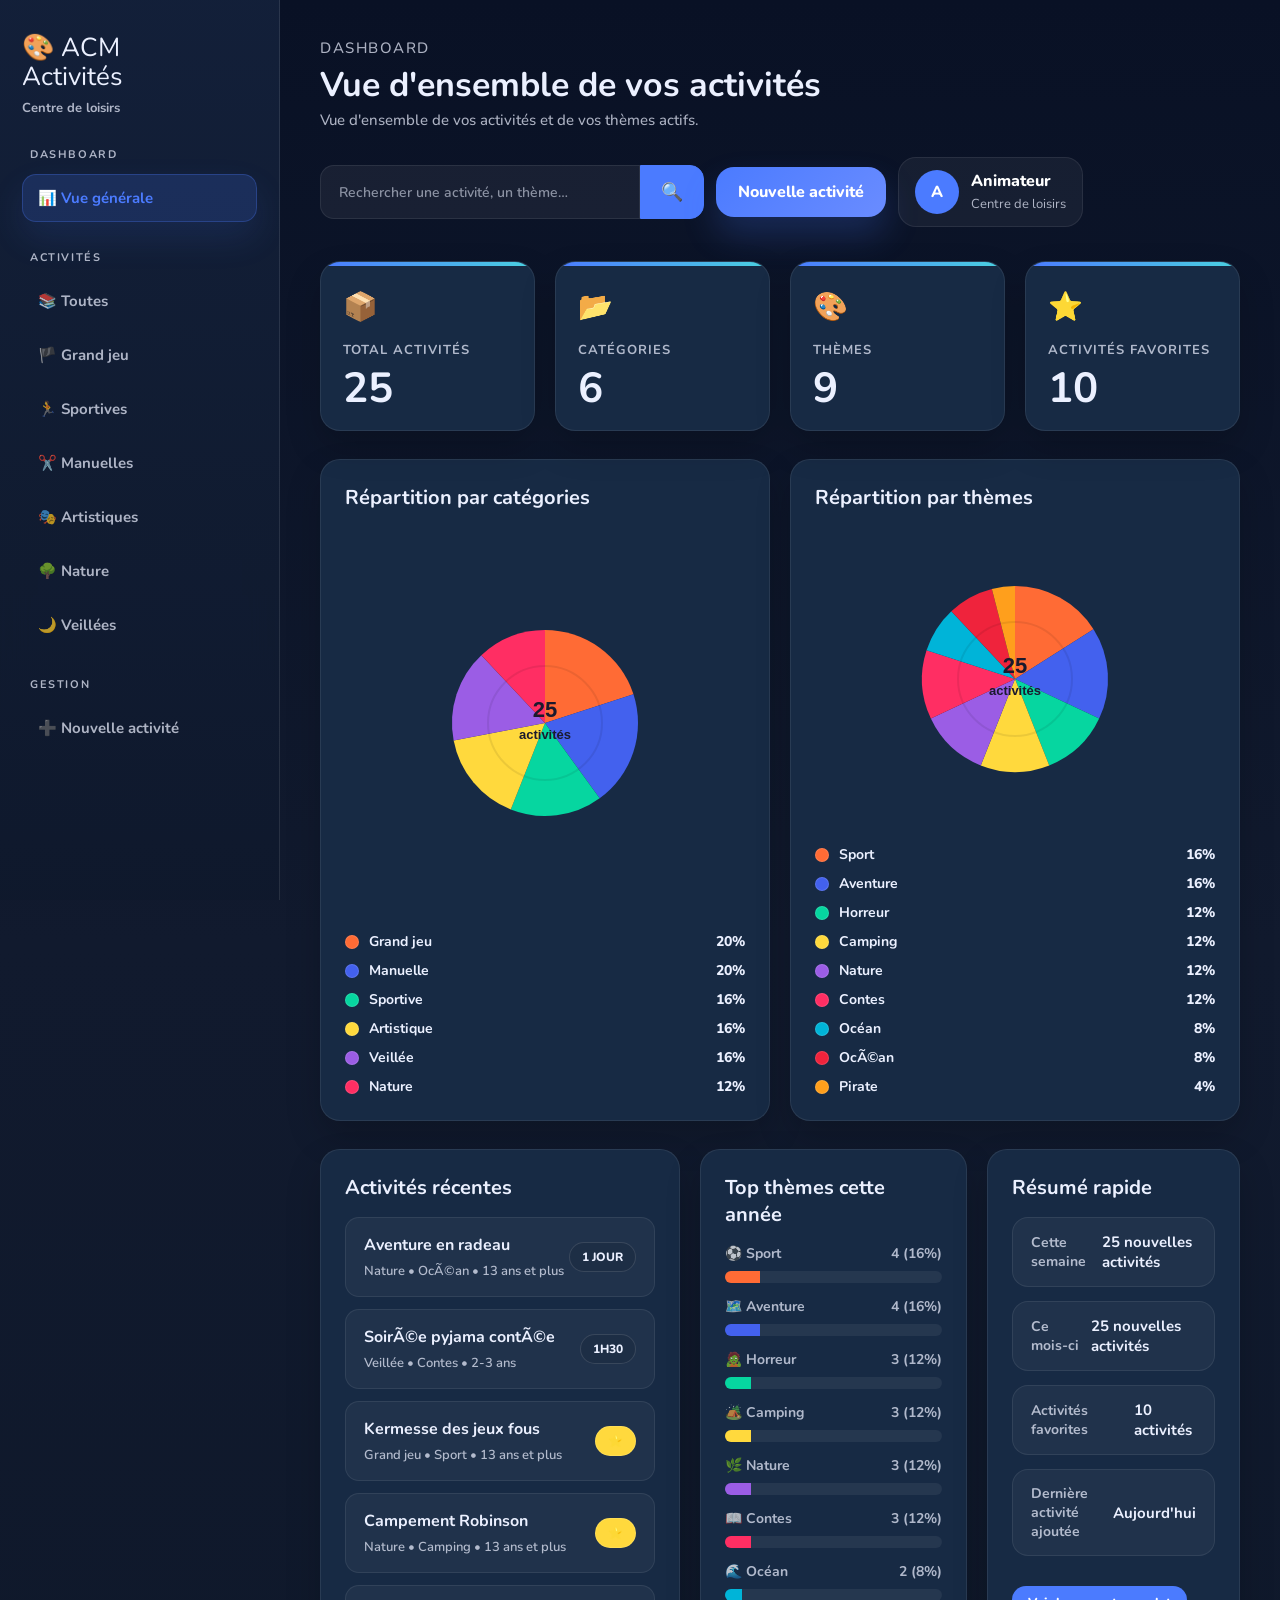
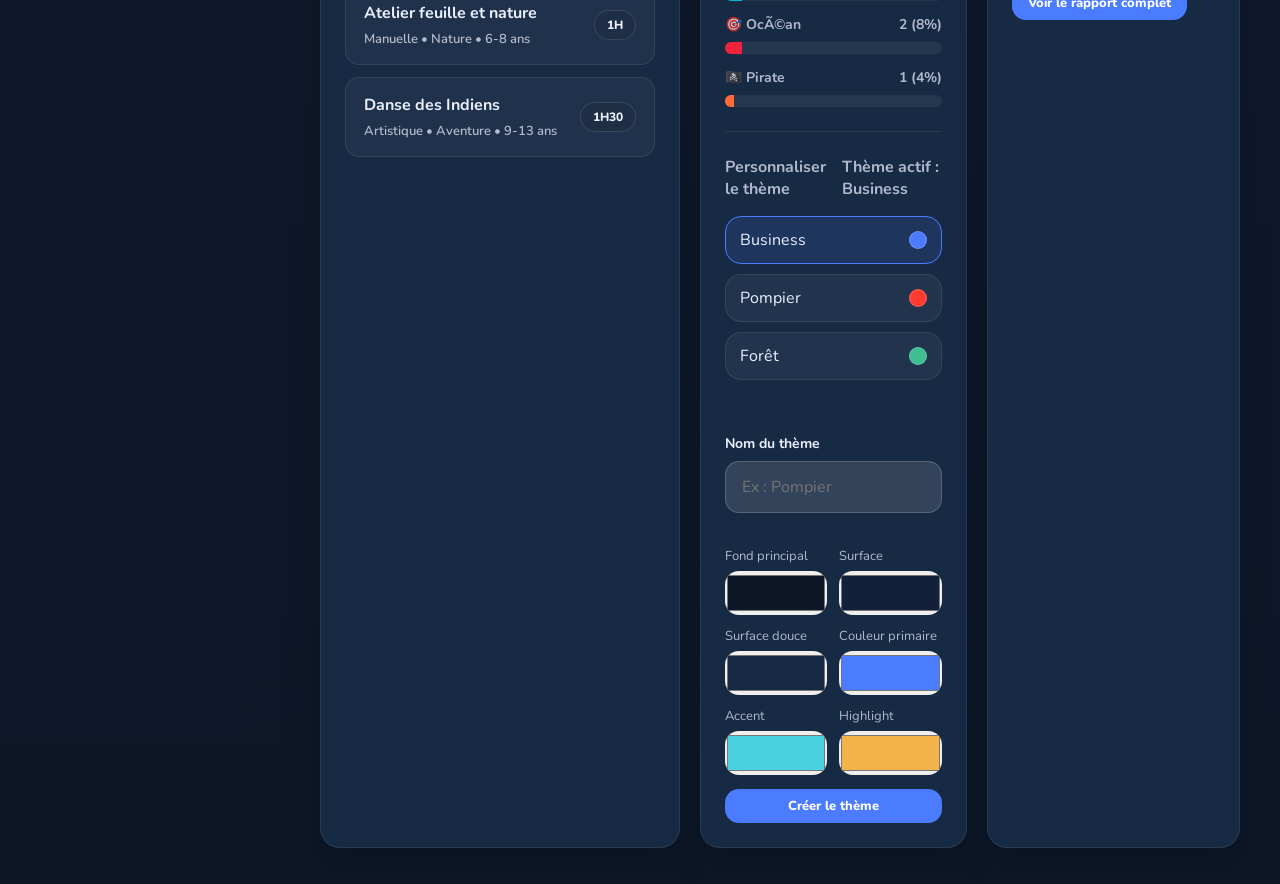
==== index.html @ c63fcbd7 "Add files via upload" ====
<!DOCTYPE html>
<html lang="fr">

<head>
  <meta charset="UTF-8">
  <meta name="viewport" content="width=device-width, initial-scale=1.0">
  <title>ACM Activités — Dashboard</title>
  <link rel="stylesheet" href="css/style.css">
</head>

<body>

  <!-- Mobile toggle -->
  <button class="mobile-toggle" id="mobileToggle" aria-label="Menu">☰</button>
  <div class="sidebar-overlay" id="sidebarOverlay"></div>

  <div class="layout">

    <!-- ============ SIDEBAR ============ -->
    <aside class="sidebar" id="sidebar">

      <div class="logo">
        🎨 ACM<br>Activités
      </div>
      <span class="logo-sub">Centre de loisirs</span>

      <nav>

        <h4>Dashboard</h4>

        <a href="index.html" class="active">
          📊 Vue générale
        </a>

        <h4>Activités</h4>

        <a href="activities.html?category=">
          📚 Toutes
        </a>
        <a href="activities.html?category=Grand+jeu">
          🏴 Grand jeu
        </a>
        <a href="activities.html?category=Sportive">
          🏃 Sportives
        </a>
        <a href="activities.html?category=Manuelle">
          ✂️ Manuelles
        </a>
        <a href="activities.html?category=Artistique">
          🎭 Artistiques
        </a>
        <a href="activities.html?category=Nature">
          🌳 Nature
        </a>
        <a href="activities.html?category=Veillée">
          🌙 Veillées
        </a>

        <h4>Gestion</h4>

        <a href="admin.html">
          ➕ Nouvelle activité
        </a>

      </nav>

    </aside>

    <!-- ============ MAIN ============ -->
    <main class="main">

      <!-- Top bar -->
      <header class="topbar">
        <div class="topbar-left">
          <div class="page-header">
            <p class="eyebrow">Dashboard</p>
            <h1>Vue d'ensemble de vos activités</h1>
            <p>Vue d'ensemble de vos activités et de vos thèmes actifs.</p>
          </div>
        </div>
        <div class="topbar-right">
          <div class="search-group">
            <input type="text" id="searchInput" placeholder="Rechercher une activité, un thème…">
            <button id="searchBtn">🔍</button>
          </div>
          <button class="primary-btn" onclick="window.location='admin.html'">Nouvelle activité</button>
          <div class="user-panel">
            <div class="user-avatar">A</div>
            <div class="user-info">
              <strong>Animateur</strong>
              <span>Centre de loisirs</span>
            </div>
          </div>
        </div>
      </header>

      <!-- KPI Cards -->
      <section class="stats">
        <div class="stat-card">
          <div class="stat-icon">📦</div>
          <span>Total activités</span>
          <h2 id="totalActivities">0</h2>
        </div>
        <div class="stat-card">
          <div class="stat-icon">📂</div>
          <span>Catégories</span>
          <h2 id="totalCategories">0</h2>
        </div>
        <div class="stat-card">
          <div class="stat-icon">🎨</div>
          <span>Thèmes</span>
          <h2 id="totalThemes">0</h2>
        </div>
        <div class="stat-card">
          <div class="stat-icon">⭐</div>
          <span>Activités favorites</span>
          <h2 id="favoritesCount">0</h2>
        </div>
      </section>

      <!-- Charts -->
      <section class="charts">
        <div class="chart-card">
          <h3>Répartition par catégories</h3>
          <canvas id="categoryChart"></canvas>
          <div class="chart-legend" id="categoryLegend"></div>
        </div>
        <div class="chart-card">
          <h3>Répartition par thèmes</h3>
          <canvas id="themeChart"></canvas>
          <div class="chart-legend" id="themeLegend"></div>
        </div>
      </section>

      <!-- Bottom -->
      <section class="bottom dashboard-bottom">
        <div class="recent card-panel">
          <h3>Activités récentes</h3>
          <div id="recentActivities"></div>
        </div>
        <div class="themes card-panel">
          <h3>Top thèmes cette année</h3>
          <div id="topThemes"></div>
          <div class="theme-manager">
            <div class="theme-manager-header">
              <span>Personnaliser le thème</span>
              <span id="activeThemeLabel"></span>
            </div>
            <div class="theme-list" id="themeList"></div>
            <div id="themeMessage" class="theme-message"></div>
            <form id="themeForm" class="theme-form">
              <div class="form-group">
                <label>Nom du thème</label>
                <input type="text" id="themeName" placeholder="Ex : Pompier">
              </div>
              <div class="theme-inputs">
                <div class="theme-input-group">
                  <label>Fond principal</label>
                  <input type="color" id="themeBg" value="#0d1728">
                </div>
                <div class="theme-input-group">
                  <label>Surface</label>
                  <input type="color" id="themeSurface" value="#13203a">
                </div>
                <div class="theme-input-group">
                  <label>Surface douce</label>
                  <input type="color" id="themeSurfaceSoft" value="#172a44">
                </div>
                <div class="theme-input-group">
                  <label>Couleur primaire</label>
                  <input type="color" id="themePrimary" value="#4b7bff">
                </div>
                <div class="theme-input-group">
                  <label>Accent</label>
                  <input type="color" id="themeAccent" value="#4ad1e0">
                </div>
                <div class="theme-input-group">
                  <label>Highlight</label>
                  <input type="color" id="themeHighlight" value="#f4b24a">
                </div>
              </div>
              <button type="button" id="saveThemeBtn" class="view-btn small">Créer le thème</button>
            </form>
          </div>
        </div>
        <div class="summary card-panel">
          <h3>Résumé rapide</h3>
          <div class="summary-list">
            <div class="summary-item">
              <span>Cette semaine</span>
              <strong id="weeklyCount">0 nouvelles activités</strong>
            </div>
            <div class="summary-item">
              <span>Ce mois-ci</span>
              <strong id="monthlyCount">0 nouvelles activités</strong>
            </div>
            <div class="summary-item">
              <span>Activités favorites</span>
              <strong id="favoritesSummary">0 activités</strong>
            </div>
            <div class="summary-item">
              <span>Dernière activité ajoutée</span>
              <strong id="lastAdded">Aucune activité</strong>
            </div>
          </div>
          <a href="activities.html" class="view-btn small">Voir le rapport complet</a>
        </div>
      </section>

    </main>

  </div>

  <script src="data/activities.js"></script>
  <script src="js/utils.js"></script>
  <script src="js/charts.js"></script>
  <script src="js/dashboard.js"></script>
</body>
</html>
---- css/style.css ----
﻿/* ======================================
   ACM ACTIVITÉS — BUSINESS THEME
   ====================================== */

@import url('https://fonts.googleapis.com/css2?family=Nunito:wght@400;600;700;800&display=swap');

:root {
  --bg: #0d1728;
  --surface: #13203a;
  --surface-soft: #172a44;
  --surface-muted: #1f3350;
  --border: rgba(255, 255, 255, 0.08);
  --text: #ebf0ff;
  --text-soft: rgba(235, 240, 255, 0.72);
  --text-muted: rgba(235, 240, 255, 0.55);
  --primary: #4b7bff;
  --primary-soft: #6a8cff;
  --accent: #4ad1e0;
  --highlight: #f4b24a;
  --radius: 20px;
  --radius-sm: 14px;
  --shadow: 0 24px 60px rgba(0, 0, 0, 0.25);
  --shadow-sm: 0 16px 35px rgba(0, 0, 0, 0.18);
  --font-body: 'Nunito', sans-serif;
  --font-display: 'Nunito', sans-serif;
}

/* ----- RESET ----- */
*, *::before, *::after {
  margin: 0;
  padding: 0;
  box-sizing: border-box;
}

html {
  scroll-behavior: smooth;
}

body {
  font-family: var(--font-body);
  min-height: 100vh;
  color: var(--text);
  background: linear-gradient(180deg, #091125 0%, #111a2e 38%, #0d1728 100%);
}

img {
  display: block;
  max-width: 100%;
}

a {
  color: inherit;
}

button, input, select, textarea {
  font: inherit;
}

/* ----- LAYOUT ----- */
.layout {
  display: flex;
  min-height: 100vh;
}

/* ----- SIDEBAR ----- */
.sidebar {
  width: 280px;
  background: linear-gradient(180deg, rgba(19,32,58,0.98), rgba(15,25,44,0.98));
  padding: 34px 22px;
  border-right: 1px solid rgba(255,255,255,0.1);
  position: sticky;
  top: 0;
  height: 100vh;
  overflow-y: auto;
  flex-shrink: 0;
  backdrop-filter: blur(14px);
}

.sidebar a {
  display: flex;
  align-items: center;
  gap: 12px;
  padding: 13px 15px;
  text-decoration: none;
  color: #e9f3ff;
  border-radius: var(--radius-sm);
  margin-bottom: 6px;
  font-weight: 700;
  font-size: 15px;
  transition: all 0.18s ease;
  border: 1px solid transparent;
}

.sidebar::-webkit-scrollbar {
  width: 6px;
}

.sidebar::-webkit-scrollbar-thumb {
  background: rgba(255, 255, 255, 0.14);
  border-radius: 10px;
}

.logo {
  font-family: var(--font-display);
  font-size: 26px;
  color: var(--text);
  margin-bottom: 8px;
  line-height: 1.1;
}

.logo-sub {
  display: block;
  margin-bottom: 30px;
  font-size: 13px;
  color: var(--text-soft);
  font-weight: 700;
}

.sidebar h4 {
  color: var(--text-soft);
  font-size: 11px;
  text-transform: uppercase;
  letter-spacing: 1.6px;
  margin: 28px 0 12px 8px;
  font-weight: 700;
}

.sidebar a {
  display: flex;
  align-items: center;
  gap: 12px;
  padding: 13px 15px;
  text-decoration: none;
  color: var(--text-soft);
  border-radius: var(--radius-sm);
  margin-bottom: 6px;
  font-weight: 700;
  font-size: 15px;
  transition: all 0.18s ease;
  border: 1px solid transparent;
}

.sidebar a:hover {
  background: rgba(75, 123, 255, 0.12);
  color: var(--primary);
  border-color: rgba(75, 123, 255, 0.2);
}

.sidebar a.active {
  background: rgba(75, 123, 255, 0.18);
  color: var(--primary);
  border-color: rgba(75, 123, 255, 0.28);
  box-shadow: 0 16px 35px rgba(75, 123, 255, 0.12);
}

.sidebar a .icon {
  width: 26px;
  text-align: center;
}

/* ----- MAIN ----- */
.main {
  flex: 1;
  padding: 36px 40px;
  max-width: 1440px;
}

/* ----- TOPBAR ----- */
.topbar {
  display: flex;
  justify-content: space-between;
  align-items: flex-start;
  gap: 24px;
  margin-bottom: 34px;
  flex-wrap: wrap;
}

.topbar-left {
  display: flex;
  flex-direction: column;
  gap: 10px;
  min-width: 240px;
}

.topbar-right {
  display: flex;
  align-items: center;
  gap: 12px;
  flex-wrap: wrap;
}

.topbar h1,
.page-header h1 {
  font-family: var(--font-display);
  font-size: 34px;
  color: var(--text);
}

.eyebrow {
  text-transform: uppercase;
  color: var(--text-soft);
  font-size: 12px;
  letter-spacing: 1.5px;
  font-weight: 800;
}

.topbar p,
.page-header p {
  color: var(--text-soft);
  font-weight: 500;
  font-size: 15px;
  line-height: 1.7;
}

.search-group {
  display: flex;
  gap: 0;
  flex-shrink: 0;
}

.search-group input {
  padding: 14px 18px;
  border: 1px solid var(--border);
  border-radius: var(--radius-sm) 0 0 var(--radius-sm);
  font-weight: 600;
  font-size: 14px;
  background: rgba(255, 255, 255, 0.06);
  color: var(--text);
  width: 320px;
  outline: none;
}

.search-group input::placeholder {
  color: var(--text-muted);
}

.search-group button {
  padding: 14px 20px;
  background: var(--primary);
  border: 1px solid var(--primary);
  color: white;
  border-radius: 0 var(--radius-sm) var(--radius-sm) 0;
  font-size: 18px;
  cursor: pointer;
  transition: background 0.18s ease, transform 0.18s ease;
}

.search-group button:hover {
  background: var(--primary-soft);
}

.primary-btn {
  display: inline-flex;
  align-items: center;
  justify-content: center;
  padding: 14px 22px;
  background: linear-gradient(135deg, var(--primary), var(--primary-soft));
  color: white;
  border: none;
  border-radius: 18px;
  box-shadow: 0 18px 34px rgba(75, 123, 255, 0.22);
  font-weight: 800;
  cursor: pointer;
  transition: transform 0.18s ease, box-shadow 0.18s ease;
}

.primary-btn:hover {
  transform: translateY(-1px);
  box-shadow: 0 22px 38px rgba(75, 123, 255, 0.26);
}

.user-panel {
  display: flex;
  align-items: center;
  gap: 12px;
  padding: 12px 16px;
  background: rgba(255, 255, 255, 0.05);
  border: 1px solid rgba(255, 255, 255, 0.08);
  border-radius: 18px;
}

.user-avatar {
  width: 44px;
  height: 44px;
  border-radius: 50%;
  background: var(--primary);
  color: white;
  display: grid;
  place-items: center;
  font-weight: 800;
}

.user-info strong {
  display: block;
  font-weight: 800;
  color: white;
}

.user-info span {
  font-size: 13px;
  color: var(--text-soft);
}

/* ----- STATS / KPI ----- */
.stats {
  display: grid;
  grid-template-columns: repeat(4, 1fr);
  gap: 20px;
  margin-bottom: 28px;
}

.stat-card {
  background: var(--surface-soft);
  border: 1px solid var(--border);
  border-radius: var(--radius);
  padding: 26px 22px 20px;
  box-shadow: var(--shadow-sm);
  transition: transform 0.18s ease, box-shadow 0.18s ease;
  position: relative;
  overflow: hidden;
}

.stat-card::before {
  content: '';
  position: absolute;
  top: 0;
  left: 0;
  width: 100%;
  height: 4px;
  background: linear-gradient(90deg, var(--primary), var(--accent));
}

.stat-card:hover {
  transform: translateY(-2px);
  box-shadow: 0 26px 50px rgba(0, 0, 0, 0.2);
}

.stat-card .stat-icon {
  font-size: 28px;
  margin-bottom: 12px;
}

.stat-card span {
  color: var(--text-soft);
  font-weight: 700;
  font-size: 13px;
  text-transform: uppercase;
  letter-spacing: 1px;
}

.stat-card h2 {
  font-family: var(--font-display);
  font-size: 42px;
  color: var(--text);
  margin-top: 8px;
  line-height: 1;
}

/* ----- CHARTS ----- */
.charts {
  display: grid;
  grid-template-columns: 1fr 1fr;
  gap: 20px;
  margin-bottom: 28px;
}

.chart-card {
  background: var(--surface-soft);
  border: 1px solid var(--border);
  border-radius: var(--radius);
  padding: 24px;
  box-shadow: var(--shadow-sm);
  display: grid;
  grid-template-rows: auto 1fr auto;
}

.chart-card h3 {
  font-family: var(--font-display);
  font-size: 20px;
  margin-bottom: 18px;
  display: flex;
  align-items: center;
  gap: 10px;
  color: var(--text);
}

.chart-card canvas {
  aspect-ratio: 1 / 1;
  max-height: 320px;
  border-radius: 24px;
  background: transparent;
  justify-self: center;
  align-self: center;
}

.chart-legend {
  display: grid;
  gap: 10px;
  padding-top: 16px;
}

.legend-item {
  display: flex;
  align-items: center;
  gap: 10px;
  font-size: 14px;
  color: var(--text-soft);
}

.legend-dot {
  width: 14px;
  height: 14px;
  border-radius: 999px;
  flex-shrink: 0;
  border: 1px solid rgba(255,255,255,0.12);
}

.legend-label {
  flex: 1;
  font-weight: 700;
  color: var(--text);
}

.legend-value {
  font-weight: 800;
  color: var(--text);
}

/* ----- BOTTOM SECTION ----- */
.bottom {
  display: grid;
  grid-template-columns: 1.35fr 1fr 0.95fr;
  gap: 20px;
}

.card-panel,
.recent,
.themes,
.summary {
  background: var(--surface-soft);
  border: 1px solid var(--border);
  border-radius: var(--radius);
  padding: 24px;
  box-shadow: var(--shadow-sm);
}

.recent h3,
.themes h3,
.summary h3 {
  font-family: var(--font-display);
  font-size: 20px;
  margin-bottom: 16px;
  color: var(--text);
}

.summary-list {
  display: grid;
  gap: 14px;
  margin-bottom: 18px;
}

.summary-item {
  display: flex;
  justify-content: space-between;
  align-items: center;
  gap: 12px;
  padding: 14px 18px;
  background: rgba(255,255,255,0.04);
  border: 1px solid rgba(255,255,255,0.08);
  border-radius: 16px;
}

.summary-item span {
  color: var(--text-soft);
  font-weight: 700;
  font-size: 14px;
}

.summary-item strong {
  color: var(--text);
  font-size: 15px;
}

.summary .view-btn {
  margin-top: 12px;
}

/* ----- ACTIVITY ITEM (dashboard) ----- */
.activity-item {
  background: rgba(255,255,255,0.04);
  border: 1px solid rgba(255,255,255,0.08);
  border-radius: var(--radius-sm);
  padding: 16px 18px;
  margin-bottom: 12px;
  display: flex;
  justify-content: space-between;
  align-items: center;
  transition: transform 0.18s ease, box-shadow 0.18s ease;
  cursor: pointer;
}

.activity-item:hover {
  transform: translateY(-2px);
  box-shadow: 0 18px 35px rgba(0,0,0,0.16);
}

.activity-item .left {
  flex: 1;
}

.activity-item h4 {
  font-family: var(--font-display);
  font-size: 16px;
  color: var(--text);
}

.activity-item .meta {
  font-size: 13px;
  font-weight: 600;
  color: var(--text-soft);
  margin-top: 6px;
}

.activity-item .badge {
  display: inline-block;
  padding: 6px 12px;
  border-radius: 999px;
  font-size: 12px;
  font-weight: 800;
  border: 1px solid rgba(255,255,255,0.12);
  text-transform: uppercase;
  color: var(--text);
  background: rgba(255,255,255,0.06);
}

/* ----- THEME BAR ----- */
.theme-bar {
  margin-bottom: 14px;
}

.theme-header {
  display: flex;
  justify-content: space-between;
  font-weight: 700;
  font-size: 14px;
  margin-bottom: 8px;
  color: var(--text-soft);
}

.theme-header span:first-child {
  display: flex;
  align-items: center;
  gap: 8px;
}

.theme-manager {
  margin-top: 24px;
  padding-top: 24px;
  border-top: 1px solid rgba(255,255,255,0.08);
  display: grid;
  gap: 16px;
}

.theme-manager-header {
  display: flex;
  justify-content: space-between;
  align-items: center;
  gap: 16px;
  color: var(--text-soft);
  font-weight: 700;
}

.theme-list {
  display: grid;
  grid-template-columns: repeat(auto-fit, minmax(120px, 1fr));
  gap: 10px;
}

.theme-chip {
  display: inline-flex;
  align-items: center;
  justify-content: space-between;
  gap: 12px;
  width: 100%;
  padding: 12px 14px;
  background: rgba(255,255,255,0.05);
  border: 1px solid rgba(255,255,255,0.08);
  border-radius: 16px;
  color: var(--text);
  cursor: pointer;
  transition: transform 0.18s ease, border-color 0.18s ease, background 0.18s ease;
}

.theme-chip:hover {
  transform: translateY(-1px);
  border-color: var(--primary);
}

.theme-chip.active {
  background: rgba(75,123,255,0.14);
  border-color: var(--primary);
}

.theme-chip-preview {
  width: 18px;
  height: 18px;
  border-radius: 999px;
  border: 1px solid rgba(255,255,255,0.18);
}

.theme-message {
  min-height: 22px;
  font-size: 13px;
  font-weight: 700;
  color: var(--text-soft);
}

.theme-form {
  display: grid;
  gap: 14px;
}

.theme-inputs {
  display: grid;
  grid-template-columns: repeat(2, minmax(0, 1fr));
  gap: 12px;
}

.theme-input-group {
  display: grid;
  gap: 6px;
}

.theme-input-group label {
  font-size: 13px;
  color: var(--text-soft);
}

.theme-input-group input[type="color"] {
  width: 100%;
  height: 44px;
  border: none;
  border-radius: 14px;
  padding: 0;
  cursor: pointer;
}

.theme-input-group input[type="text"] {
  width: 100%;
  padding: 12px 14px;
  background: rgba(255,255,255,0.05);
  border: 1px solid rgba(255,255,255,0.08);
  color: var(--text);
  border-radius: 14px;
}

.bar-track {
  height: 12px;
  background: rgba(255,255,255,0.06);
  border-radius: 999px;
  overflow: hidden;
}

.bar-fill {
  height: 100%;
  background: var(--primary);
  transition: width 0.3s ease;
}

/* ----- FILTERS AND CARDS ----- */
.filters {
  display: flex;
  gap: 12px;
  margin-bottom: 28px;
  flex-wrap: wrap;
}

.filters input,
.filters select {
  padding: 14px 16px;
  border: 1px solid rgba(255,255,255,0.16);
  border-radius: var(--radius-sm);
  font-weight: 700;
  font-size: 14px;
  background: rgba(255,255,255,0.14);
  color: #f4f8ff;
  outline: none;
}

.filters select option {
  background: #131b2b;
  color: #f4f8ff;
}

.filters input {
  flex: 1;
  min-width: 220px;
}

.filters input::placeholder {
  color: var(--text-muted);
}

.filters select {
  min-width: 180px;
  appearance: none;
  background-image: url("data:image/svg+xml,%3Csvg xmlns='http://www.w3.org/2000/svg' viewBox='0 0 24 24' fill='%23ebf0ff'%3E%3Cpath d='M7 10l5 5 5-5z'/%3E%3C/svg%3E");
  background-repeat: no-repeat;
  background-position: right 16px center;
  background-size: 16px;
  padding-right: 42px;
}

.filter-count {
  font-size: 14px;
  font-weight: 700;
  color: var(--text-soft);
  display: flex;
  align-items: center;
}

#activitiesGrid {
  display: grid;
  grid-template-columns: repeat(auto-fill, minmax(320px, 1fr));
  gap: 20px;
}

.activity-card {
  background: var(--surface);
  border: 1px solid var(--border);
  border-radius: var(--radius);
  overflow: hidden;
  box-shadow: var(--shadow-sm);
  transition: transform 0.18s ease, box-shadow 0.18s ease;
  cursor: pointer;
}

.activity-card:hover {
  transform: translateY(-3px);
  box-shadow: 0 24px 50px rgba(0,0,0,0.2);
}

.activity-image {
  height: 180px;
  background-size: cover;
  background-position: center;
  display: flex;
  align-items: flex-end;
  justify-content: flex-end;
  padding: 16px;
}

.activity-image .cat-tag {
  display: inline-block;
  padding: 6px 14px;
  background: rgba(74, 209, 224, 0.12);
  border: 1px solid rgba(74, 209, 224, 0.22);
  border-radius: 999px;
  font-size: 12px;
  font-weight: 700;
  color: var(--text);
}

.theme-pill {
  display: inline-flex;
  align-items: center;
  gap: 6px;
  padding: 6px 12px;
  border-radius: 999px;
  font-size: 12px;
  font-weight: 800;
  color: white;
  background: var(--primary);
  border: 1px solid transparent;
}

.activity-content {
  padding: 20px;
}

.activity-content .fav-star {
  float: right;
  font-size: 20px;
  margin-left: 8px;
}

.activity-title {
  font-family: var(--font-display);
  font-size: 20px;
  color: var(--text);
  margin-bottom: 8px;
  line-height: 1.2;
}

.activity-meta {
  display: flex;
  gap: 12px;
  flex-wrap: wrap;
  margin-bottom: 14px;
  color: var(--text-soft);
  font-weight: 600;
  font-size: 13px;
}

.activity-desc {
  font-size: 14px;
  color: var(--text-soft);
  line-height: 1.6;
  margin-bottom: 14px;
  display: -webkit-box;
  -webkit-line-clamp: 2;
  -webkit-box-orient: vertical;
  overflow: hidden;
}

.activity-footer {
  display: flex;
  justify-content: space-between;
  align-items: center;
  padding-top: 14px;
  border-top: 1px solid rgba(255,255,255,0.08);
}

.view-btn {
  display: inline-block;
  padding: 10px 24px;
  background: var(--primary);
  border: none;
  border-radius: var(--radius-sm);
  color: white;
  text-decoration: none;
  font-weight: 800;
  font-size: 14px;
  transition: transform 0.18s ease, box-shadow 0.18s ease;
}

.view-btn:hover {
  transform: translateY(-2px);
  box-shadow: 0 18px 32px rgba(75,123,255,0.18);
  background: var(--primary-soft);
}

.view-btn.small {
  padding: 8px 16px;
  font-size: 13px;
}

.detail-layout {
  display: grid;
  grid-template-columns: 1fr 1fr;
  gap: 28px;
}

.detail-image,
.detail-info,
.admin-form,
.empty-state,
.activity-card {
  background: var(--surface);
  border: 1px solid var(--border);
}

.detail-image {
  border-radius: var(--radius);
  box-shadow: var(--shadow-sm);
  height: 400px;
  background-size: cover;
  background-position: center;
  display: flex;
  flex-direction: column;
  justify-content: flex-end;
  padding: 24px;
}

.detail-image .badge-row {
  display: flex;
  gap: 10px;
  flex-wrap: wrap;
}

.detail-image .badge-row span {
  padding: 8px 16px;
  background: rgba(74, 209, 224, 0.12);
  border: 1px solid rgba(74, 209, 224, 0.22);
  border-radius: 999px;
  font-weight: 700;
  font-size: 13px;
  color: var(--text);
}

.detail-info {
  border-radius: var(--radius);
  box-shadow: var(--shadow-sm);
  padding: 28px;
}

.detail-info h1 {
  font-family: var(--font-display);
  font-size: 32px;
  margin-bottom: 10px;
  color: var(--text);
}

.detail-info .detail-meta {
  display: flex;
  gap: 14px;
  margin: 16px 0;
  flex-wrap: wrap;
}

.detail-info .detail-meta span {
  padding: 10px 18px;
  background: rgba(255,255,255,0.06);
  color: var(--text);
  border: 1px solid rgba(255,255,255,0.08);
  border-radius: var(--radius-sm);
  font-weight: 700;
  font-size: 14px;
  display: flex;
  align-items: center;
  gap: 8px;
}

.detail-info .detail-desc {
  font-size: 16px;
  line-height: 1.75;
  color: var(--text-soft);
  margin: 20px 0;
}

.detail-info h3 {
  font-family: var(--font-display);
  font-size: 18px;
  margin: 24px 0 12px;
  color: var(--text);
}

.material-list {
  display: flex;
  flex-wrap: wrap;
  gap: 10px;
}

.material-list span {
  padding: 8px 14px;
  background: rgba(255,255,255,0.05);
  border: 1px solid rgba(255,255,255,0.08);
  border-radius: 999px;
  font-weight: 700;
  font-size: 13px;
  color: var(--text);
}

.back-link {
  display: inline-flex;
  align-items: center;
  gap: 8px;
  padding: 12px 20px;
  background: rgba(75, 123, 255, 0.16);
  border-radius: var(--radius-sm);
  text-decoration: none;
  color: white;
  font-weight: 800;
  font-size: 14px;
  transition: transform 0.18s ease, background 0.18s ease;
}

.back-link:hover {
  transform: translateY(-2px);
  background: rgba(75, 123, 255, 0.22);
}

/* ----- ADMIN TABS ----- */
.admin-tabs {
  display: flex;
  gap: 12px;
  margin-bottom: 28px;
  border-bottom: 2px solid var(--border);
  padding-bottom: 0;
}

.admin-tab-btn {
  padding: 14px 20px;
  background: transparent;
  border: none;
  color: var(--text-soft);
  font-weight: 700;
  font-size: 14px;
  cursor: pointer;
  border-bottom: 3px solid transparent;
  transition: all 0.18s ease;
  font-family: var(--font-body);
}

.admin-tab-btn:hover {
  color: var(--text);
}

.admin-tab-btn.active {
  color: var(--primary);
  border-bottom-color: var(--primary);
}

.admin-tab-content {
  display: none;
  animation: fadeIn 0.22s ease;
}

.admin-tab-content.active {
  display: block;
}

@keyframes fadeIn {
  from {
    opacity: 0;
    transform: translateY(8px);
  }
  to {
    opacity: 1;
    transform: translateY(0);
  }
}

.admin-form {
  border-radius: var(--radius);
  box-shadow: var(--shadow-sm);
  padding: 32px;
  max-width: 720px;
}

.admin-form h2 {
  font-family: var(--font-display);
  font-size: 26px;
  margin-bottom: 24px;
  color: var(--text);
}

.form-group {
  margin-bottom: 20px;
}

.form-group label {
  display: block;
  font-weight: 700;
  font-size: 14px;
  margin-bottom: 8px;
  color: var(--text);
}

.form-group input,
.form-group select,
.form-group textarea {
  width: 100%;
  padding: 14px 16px;
  border: 1px solid rgba(255,255,255,0.18);
  border-radius: var(--radius-sm);
  background: rgba(255,255,255,0.12);
  color: #f6f9ff;
  outline: none;
}

.form-group select option {
  background: #131b2b;
  color: #f6f9ff;
}

.form-group textarea {
  min-height: 120px;
  resize: vertical;
}

.form-row {
  display: grid;
  grid-template-columns: 1fr 1fr;
  gap: 16px;
}

.form-group input[type="checkbox"] {
  width: auto;
  margin-right: 10px;
  transform: scale(1.2);
}

.form-group .checkbox-label {
  display: flex;
  align-items: center;
  gap: 10px;
  font-weight: 700;
  cursor: pointer;
  color: var(--text);
}

.submit-btn {
  padding: 14px 36px;
  background: var(--accent);
  border: none;
  border-radius: var(--radius-sm);
  color: var(--surface);
  font-family: var(--font-display);
  font-size: 18px;
  cursor: pointer;
  box-shadow: 0 18px 32px rgba(244, 178, 74, 0.2);
  transition: transform 0.18s ease, box-shadow 0.18s ease;
}

.submit-btn:hover {
  transform: translateY(-2px);
  box-shadow: 0 22px 36px rgba(244, 178, 74, 0.25);
}

.success-msg {
  padding: 14px 20px;
  background: rgba(74, 209, 224, 0.12);
  border: 1px solid rgba(74, 209, 224, 0.25);
  border-radius: var(--radius-sm);
  color: var(--text);
  font-weight: 700;
  margin-bottom: 20px;
}

.empty-state {
  text-align: center;
  padding: 60px 20px;
  background: var(--surface);
  border: 1px solid var(--border);
  border-radius: var(--radius);
  box-shadow: var(--shadow-sm);
}

.empty-state .empty-icon {
  font-size: 60px;
  margin-bottom: 18px;
}

.empty-state h3 {
  font-family: var(--font-display);
  font-size: 22px;
  margin-bottom: 10px;
  color: var(--text);
}

.empty-state p {
  color: var(--text-soft);
}

.mobile-toggle {
  display: none;
  position: fixed;
  top: 16px;
  left: 16px;
  z-index: 1000;
  padding: 12px;
  background: var(--primary);
  border: none;
  border-radius: 16px;
  color: white;
  font-size: 22px;
  cursor: pointer;
  box-shadow: 0 16px 30px rgba(75, 123, 255, 0.24);
}

.sidebar-overlay {
  display: none;
  position: fixed;
  inset: 0;
  background: rgba(0, 0, 0, 0.45);
  z-index: 99;
}

@media (max-width: 1200px) {
  .stats {
    grid-template-columns: repeat(2, 1fr);
  }
  .charts,
  .bottom {
    grid-template-columns: 1fr;
  }
  .detail-layout {
    grid-template-columns: 1fr;
  }
}

@media (max-width: 900px) {
  .mobile-toggle {
    display: block;
  }
  .sidebar {
    position: fixed;
    left: -320px;
    top: 0;
    bottom: 0;
    z-index: 100;
    transition: left 0.3s ease;
    border-right: 1px solid var(--border);
  }
  .sidebar.open {
    left: 0;
  }
  .sidebar-overlay.show {
    display: block;
  }
  .main {
    padding: 24px 20px;
  }
  .topbar {
    flex-direction: column;
    align-items: stretch;
  }
  .topbar h1 {
    font-size: 28px;
  }
  .search-group input {
    width: 100%;
  }
  .topbar-right {
    width: 100%;
    justify-content: space-between;
  }
  .stats {
    grid-template-columns: 1fr;
  }
  .charts,
  .bottom {
    grid-template-columns: 1fr;
  }
}

@media (max-width: 480px) {
  .main {
    padding: 16px 12px;
  }
  .stat-card h2 {
    font-size: 36px;
  }
  .activity-card .activity-title {
    font-size: 18px;
  }
  .detail-info h1 {
    font-size: 24px;
  }
  .detail-image {
    height: 260px;
  }
}
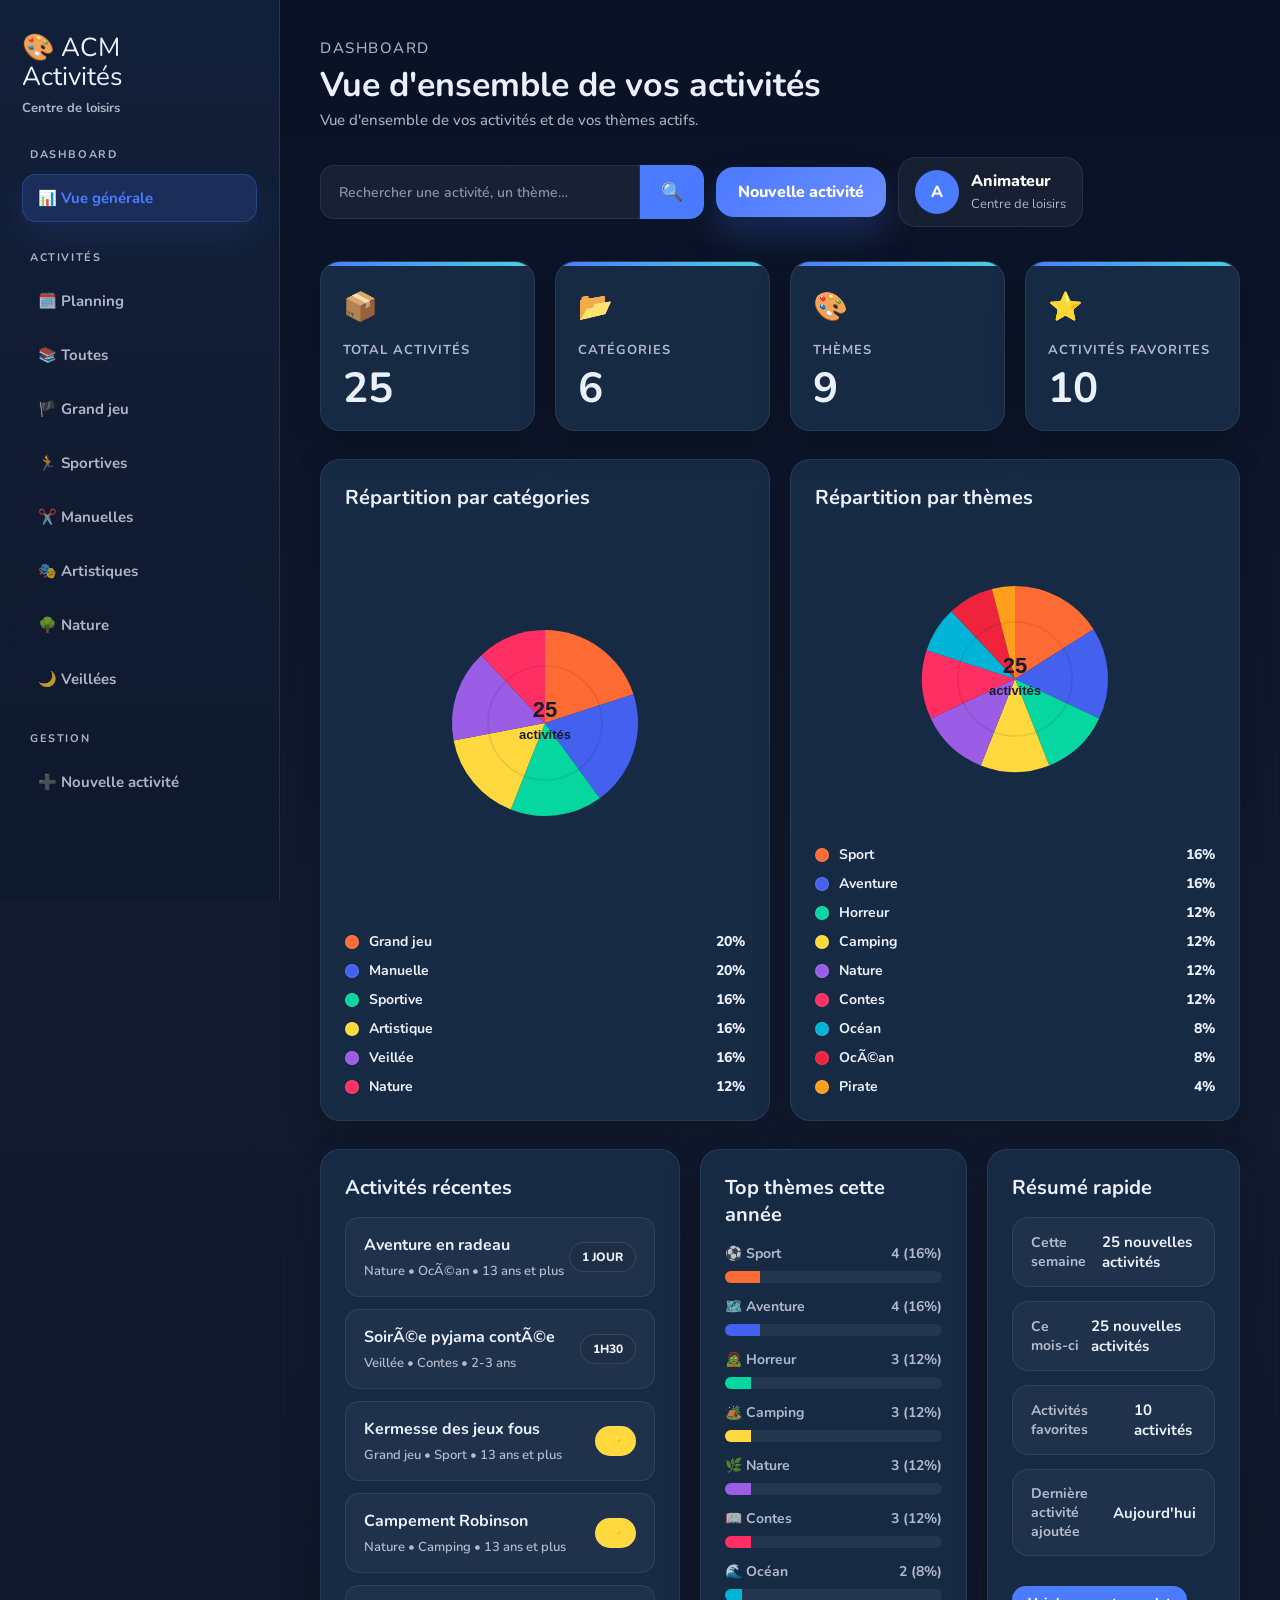
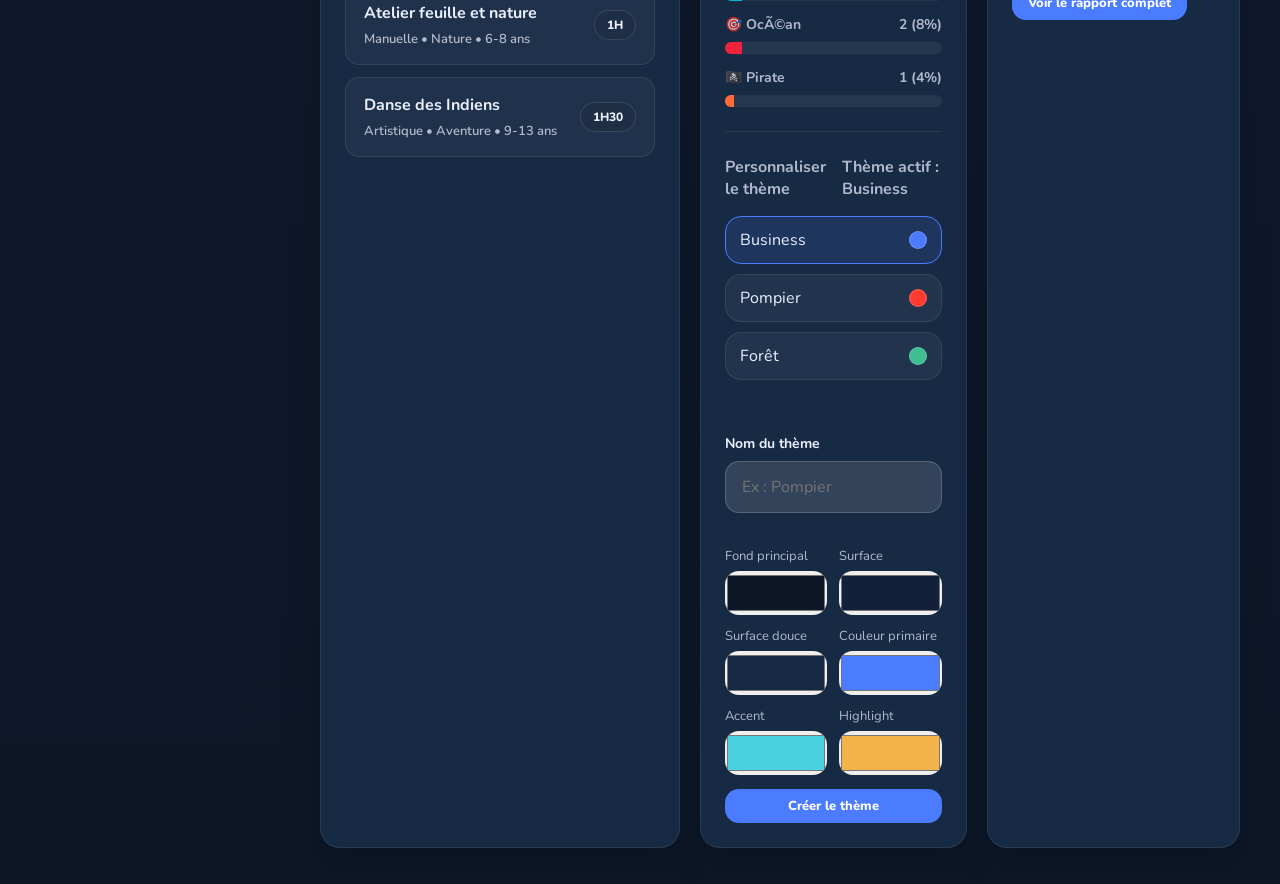
==== commit 2e899e19: "Add files via upload" ====
--- a/index.html
+++ b/index.html
@@ -34,6 +34,9 @@
 
         <h4>Activités</h4>
 
+        <a href="planning.html">
+          🗓️ Planning
+        </a>
         <a href="activities.html?category=">
           📚 Toutes
         </a>
--- a/css/style.css
+++ b/css/style.css
@@ -165,6 +165,236 @@
   max-width: 1440px;
 }
 
+/* ----- PLANNING ----- */
+.planning-toolbar {
+  display: flex;
+  justify-content: space-between;
+  align-items: center;
+  gap: 16px;
+  margin: 24px 0 20px;
+  flex-wrap: wrap;
+}
+
+.week-switcher {
+  display: flex;
+  align-items: center;
+  gap: 12px;
+  flex-wrap: wrap;
+}
+
+.week-title {
+  font-weight: 800;
+  color: var(--text);
+}
+
+.secondary-btn {
+  padding: 10px 14px;
+  border-radius: 999px;
+  border: 1px solid rgba(255,255,255,0.14);
+  background: rgba(255,255,255,0.06);
+  color: var(--text);
+  cursor: pointer;
+}
+
+.secondary-btn.small {
+  padding: 8px 12px;
+  font-size: 14px;
+}
+
+.planning-layout {
+  display: grid;
+  grid-template-columns: 300px 1fr;
+  gap: 20px;
+}
+
+.planning-card {
+  background: rgba(255,255,255,0.05);
+  border: 1px solid rgba(255,255,255,0.1);
+  border-radius: 24px;
+  padding: 20px;
+  box-shadow: var(--shadow-sm);
+}
+
+.planning-card h3 {
+  font-size: 18px;
+  margin-bottom: 8px;
+}
+
+.planning-card p {
+  color: var(--text-soft);
+  margin-bottom: 14px;
+  font-size: 14px;
+}
+
+.activity-pool {
+  display: grid;
+  gap: 10px;
+}
+
+.planning-activity-card {
+  padding: 12px;
+  border-radius: 16px;
+  background: rgba(75, 123, 255, 0.12);
+  border: 1px solid rgba(75, 123, 255, 0.24);
+  cursor: grab;
+  display: grid;
+  gap: 4px;
+}
+
+.planning-activity-card strong {
+  font-size: 14px;
+}
+
+.planning-activity-card span {
+  color: var(--text-soft);
+  font-size: 12px;
+}
+
+.planner-card {
+  overflow: hidden;
+}
+
+.planner-message {
+  min-height: 24px;
+  margin-bottom: 12px;
+  color: var(--accent);
+  font-weight: 700;
+  opacity: 0;
+  transition: opacity 0.2s ease;
+}
+
+.planner-message.show {
+  opacity: 1;
+}
+
+.planner-calendar {
+  display: grid;
+  gap: 6px;
+}
+
+.planner-header,
+.planner-hour-row {
+  display: grid;
+  grid-template-columns: 70px repeat(7, minmax(0, 1fr));
+  gap: 6px;
+}
+
+.planner-day-header,
+.planner-time-label,
+.planner-slot {
+  border-radius: 12px;
+  min-height: 72px;
+}
+
+.planner-day-header {
+  background: rgba(255,255,255,0.08);
+  padding: 10px;
+  display: grid;
+  gap: 4px;
+  align-items: center;
+  justify-items: center;
+}
+
+.planner-time-label {
+  display: flex;
+  align-items: center;
+  justify-content: center;
+  font-size: 12px;
+  color: var(--text-soft);
+  background: rgba(255,255,255,0.04);
+}
+
+.planner-slot {
+  background: rgba(255,255,255,0.035);
+  border: 1px solid rgba(255,255,255,0.06);
+  position: relative;
+  min-height: 72px;
+}
+
+.planner-slot.drop-target {
+  outline: 2px dashed var(--accent);
+  outline-offset: -4px;
+}
+
+.planner-slot-wrapper {
+  position: absolute;
+  inset: 4px;
+  z-index: 2;
+}
+
+.planning-event {
+  border-radius: 12px;
+  color: white;
+  padding: 8px;
+  display: flex;
+  flex-direction: column;
+  gap: 4px;
+  cursor: pointer;
+  box-shadow: 0 10px 24px rgba(0,0,0,0.18);
+  overflow: hidden;
+}
+
+.planning-event { position: absolute; left: 0; right: 0; }
+.resize-handle {
+  position: absolute;
+  bottom: 6px;
+  left: 50%;
+  transform: translateX(-50%);
+  width: 40px;
+  height: 8px;
+  background: rgba(255,255,255,0.18);
+  border-radius: 6px;
+  cursor: ns-resize;
+}
+
+.activity-pool .selected { outline: 3px solid var(--accent); }
+
+.planning-event strong {
+  font-size: 12px;
+  line-height: 1.2;
+}
+
+.planning-event span {
+  font-size: 11px;
+  opacity: 0.9;
+}
+
+@media (max-width: 1080px) {
+  .planning-layout {
+    grid-template-columns: 1fr;
+  }
+}
+
+@media (max-width: 720px) {
+  .planner-header,
+  .planner-hour-row {
+    grid-template-columns: 54px repeat(7, minmax(70px, 1fr));
+    overflow-x: auto;
+  }
+}
+
+/* Modal */
+.modal-overlay {
+  position: absolute;
+  inset: 0;
+  display: grid;
+  place-items: center;
+  background: rgba(0,0,0,0.45);
+  z-index: 60;
+}
+.modal {
+  width: 420px;
+  max-width: calc(100% - 40px);
+  background: var(--surface);
+  border: 1px solid var(--border);
+  padding: 18px;
+  border-radius: 12px;
+  box-shadow: var(--shadow);
+}
+.modal h3 { margin-bottom: 10px; }
+.form-row-modal { display:flex;flex-direction:column;gap:6px;margin-bottom:8px }
+.form-row-modal input { padding:10px;border-radius:8px;border:1px solid rgba(255,255,255,0.06);background:rgba(255,255,255,0.03);color:var(--text) }
+
 /* ----- TOPBAR ----- */
 .topbar {
   display: flex;
